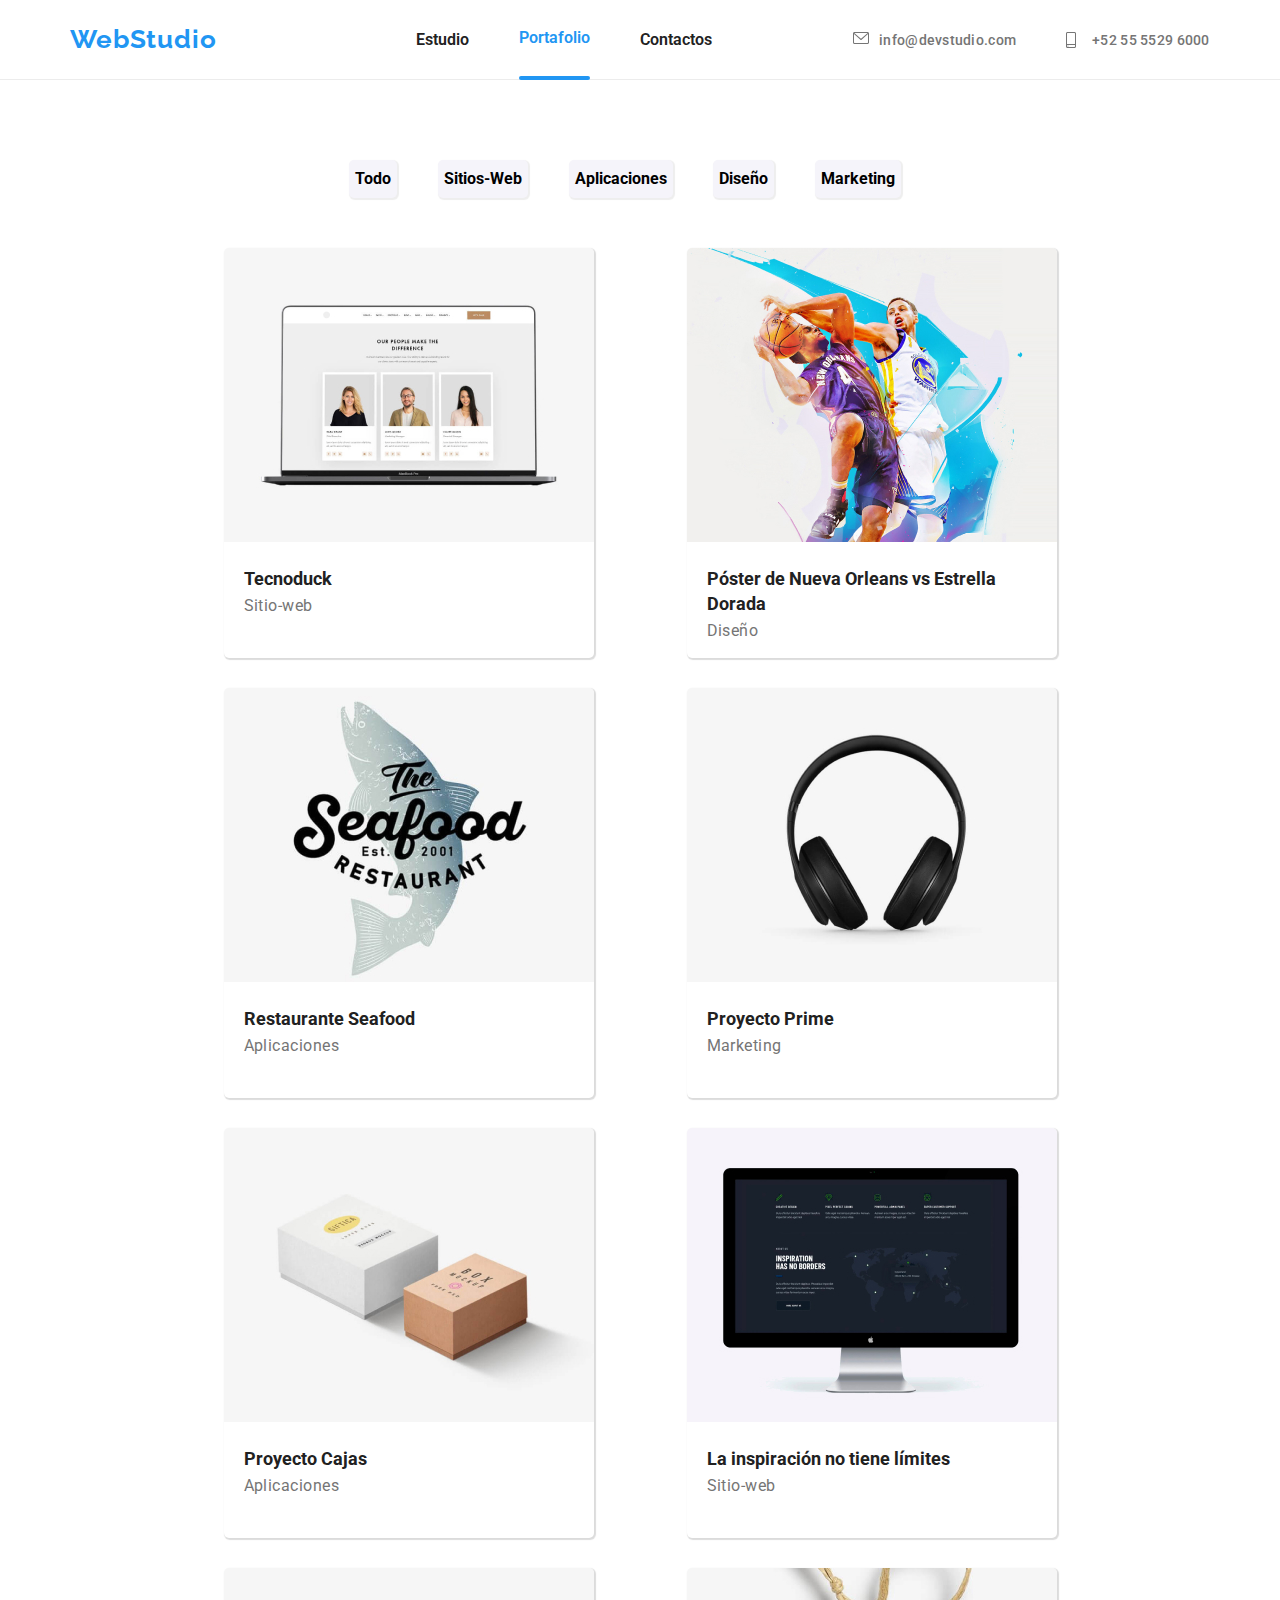
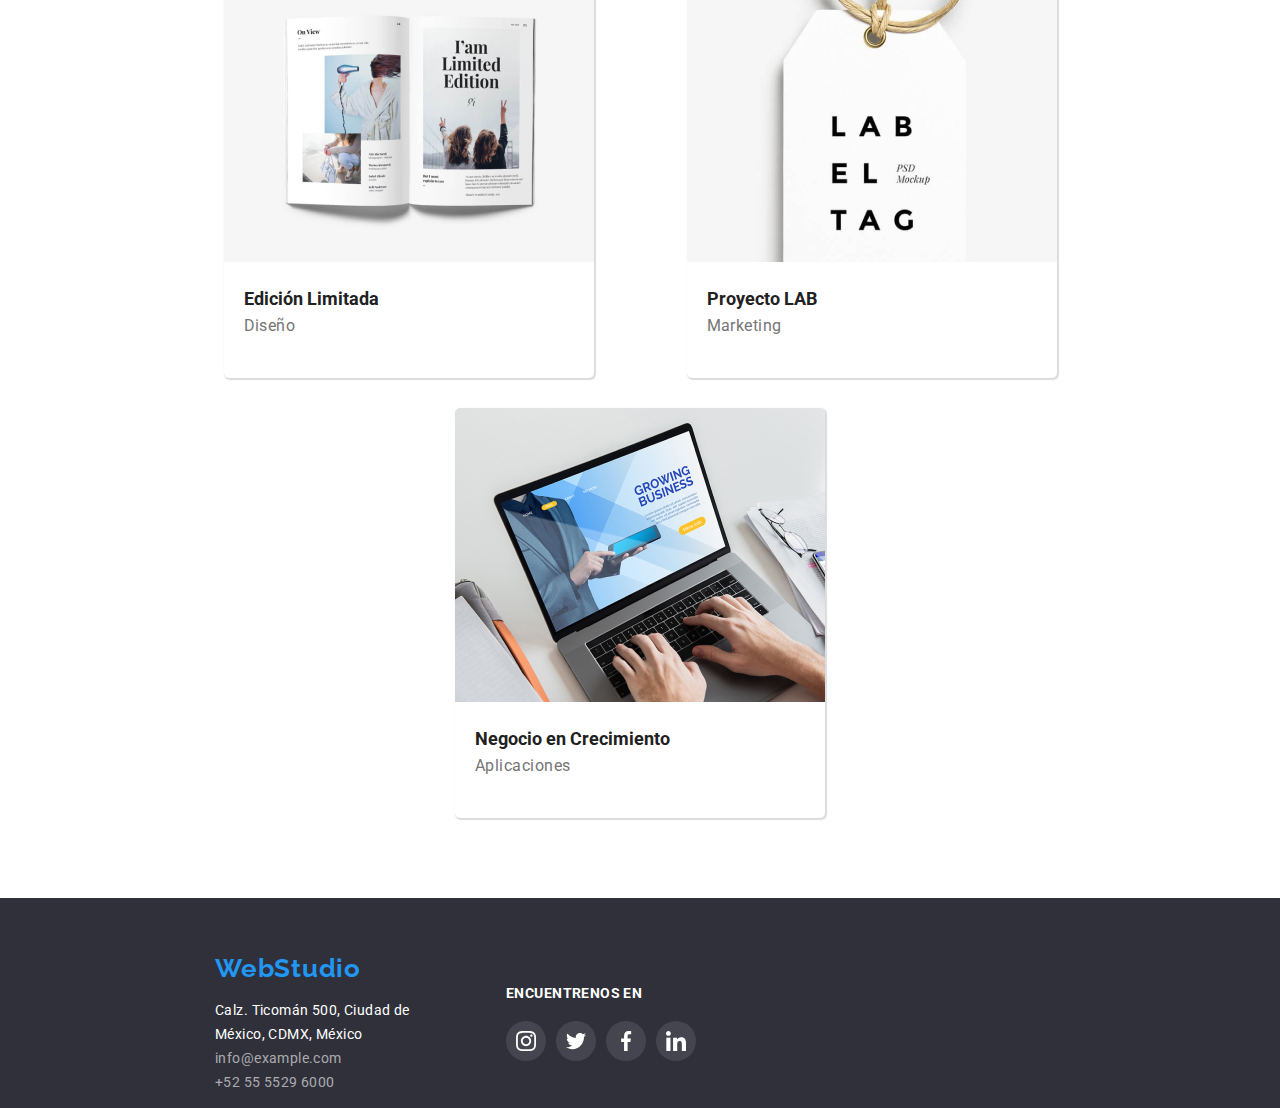
==== portfolio.html @ 988fc907 "Primer commit" ====
<!DOCTYPE html>
<html lang="es">
  <head>
    <link
      rel="stylesheet"
      type="text/css"
      media="screen"
      href="./css/styles.css"
    />
    <link rel="preconnect" href="https://fonts.googleapis.com" />
    <link rel="preconnect" href="https://fonts.gstatic.com" crossorigin />
    <link
      href="https://fonts.googleapis.com/css2?family=Raleway:wght@100;300;400;500;600;700;800;900&display=swap"
      rel="stylesheet"
    />
    <link
      href="https://fonts.googleapis.com/css2?family=Roboto:wght@400;500;700;900&display=swap"
      rel="stylesheet"
    />
    <link
      rel="stylesheet"
      href="node_modules/modern-normalize/modern-normalize.css"
    />
    <meta charset="utf-8" />
    <meta http-equiv="X-UA-Compatible" content="IE=edge" />
    <title>WebStudio</title>
    <meta name="viewport" content="width=device-width, initial-scale=1" />
  </head>
  <body>
    <header class="navbar">
      <nav>
        <a href="#">
          <p class="page-name">WebStudio</p>
        </a>
        <ul class="navbar-list">
          <li>
            <a id="estudio" href="index.html" class="nav-link">Estudio</a>
          </li>
          <li>
            <a id="portafolio" href="portfolio.html" class="nav-link current"
              >Portafolio</a
            >
          </li>
          <li>
            <a id="contactos" href="index.html" class="nav-link">Contactos</a>
          </li>
        </ul>
      </nav>
      <ul class="navbar-contact-info">
        <li>
          <figure class="navbar-info">
            <svg class="navbar-icon">
              <use href="images/icons.svg#email"></use>
            </svg>
            <a href="mailto:info@devstudio.com" target="_blank" class="nav-link"
              >info@devstudio.com</a
            >
          </figure>
        </li>
        <li>
          <figure class="navbar-info">
            <svg class="navbar-icon">
              <use href="images/icons.svg#smartphone"></use>
            </svg>
            <a href="tel:+525555296000" target="_blank" class="nav-link"
              >+52 55 5529 6000</a
            >
          </figure>
        </li>
      </ul>
    </header>
    <main>
      <article class="portafolio-content">
        <ul class="product-category">
          <li class="category-card"><button>Todo</button></li>
          <li class="category-card"><button>Sitios-Web</button></li>
          <li class="category-card"><button>Aplicaciones</button></li>
          <li class="category-card"><button>Diseño</button></li>
          <li class="category-card"><button>Marketing</button></li>
        </ul>
        <ul class="product-cards">
          <li class="product-card">
            <figure>
              <div class="card-emergent">
                <p class="product-description">
                  Tecnoduck es una plataforma de distribución de coronavirus de
                  última generación. Las compañías usan esta plataforma para el
                  espionaje digital y los ataques a los servidores seguros de la
                  competencia.
                </p>
              </div>
              <img src="images/product1.jpg" alt="Imagen del portafolio" />
              <p class="product-name">Tecnoduck</p>
              <p class="category-text">Sitio-web</p>
            </figure>
          </li>
          <li class="product-card">
            <figure>
              <div class="card-emergent">
                <p class="product-description">
                  Lorem Ipsum is simply dummy text of the printing and
                  typesetting industry. Lorem Ipsum has been the industry's
                  standard dummy text ever since the 1500s, when an unknown
                  printer took a galley of type and scrambled it to make a type
                  specimen book. 
                </p>
              </div>
              <img src="images/product2.jpg" alt="Imagen del portafolio" />
              <p class="product-name">
                Póster de Nueva Orleans vs Estrella Dorada
              </p>
              <p class="category-text">Diseño</p>
            </figure>
          </li>
          <li class="product-card">
            <figure>
              <div class="card-emergent">
                <p class="product-description">
                  Lorem Ipsum is simply dummy text of the printing and
                  typesetting industry. Lorem Ipsum has been the industry's
                  standard dummy text ever since the 1500s, when an unknown
                  printer took a galley of type and scrambled it to make a type
                  specimen book. 
                </p>
              </div>
              <img src="images/product3.jpg" alt="Imagen del portafolio" />
              <p class="product-name">Restaurante Seafood</p>
              <p class="category-text">Aplicaciones</p>
            </figure>
          </li>
          <li class="product-card">
            <figure>
              <div class="card-emergent">
                <p class="product-description">
                  Lorem Ipsum is simply dummy text of the printing and
                  typesetting industry. Lorem Ipsum has been the industry's
                  standard dummy text ever since the 1500s, when an unknown
                  printer took a galley of type and scrambled it to make a type
                  specimen book. 
                </p>
              </div>
              <img src="images/product4.jpg" alt="Imagen del portafolio" />
              <p class="product-name">Proyecto Prime</p>
              <p class="category-text">Marketing</p>
            </figure>
          </li>
          <li class="product-card">
            <figure>
              <div class="card-emergent">
                <p class="product-description">
                  Lorem Ipsum is simply dummy text of the printing and
                  typesetting industry. Lorem Ipsum has been the industry's
                  standard dummy text ever since the 1500s, when an unknown
                  printer took a galley of type and scrambled it to make a type
                  specimen book. 
                </p>
              </div>
              <img src="images/product5.jpg" alt="Imagen del portafolio" />
              <p class="product-name">Proyecto Cajas</p>
              <p class="category-text">Aplicaciones</p>
            </figure>
          </li>
          <li class="product-card">
            <figure>
              <div class="card-emergent">
                <p class="product-description">
                  Lorem Ipsum is simply dummy text of the printing and
                  typesetting industry. Lorem Ipsum has been the industry's
                  standard dummy text ever since the 1500s, when an unknown
                  printer took a galley of type and scrambled it to make a type
                  specimen book. 
                </p>
              </div>
              <img src="images/product6.jpg" alt="Imagen del portafolio" />
              <p class="product-name">La inspiración no tiene límites</p>
              <p class="category-text">Sitio-web</p>
            </figure>
          </li>
          <li class="product-card">
            <figure>
              <div class="card-emergent">
                <p class="product-description">
                  Lorem Ipsum is simply dummy text of the printing and
                  typesetting industry. Lorem Ipsum has been the industry's
                  standard dummy text ever since the 1500s, when an unknown
                  printer took a galley of type and scrambled it to make a type
                  specimen book. 
                </p>
              </div>
              <img src="images/product7.jpg" alt="Imagen del portafolio" />
              <p class="product-name">Edición Limitada</p>
              <p class="category-text">Diseño</p>
            </figure>
          </li>
          <li class="product-card">
            <figure>
              <div class="card-emergent">
                <p class="product-description">
                  Lorem Ipsum is simply dummy text of the printing and
                  typesetting industry. Lorem Ipsum has been the industry's
                  standard dummy text ever since the 1500s, when an unknown
                  printer took a galley of type and scrambled it to make a type
                  specimen book. 
                </p>
              </div>
              <img src="images/product8.jpg" alt="Imagen del portafolio" />
              <p class="product-name">Proyecto LAB</p>
              <p class="category-text">Marketing</p>
            </figure>
          </li>
          <li class="product-card">
            <figure>
              <div class="card-emergent">
                <p class="product-description">
                  Lorem Ipsum is simply dummy text of the printing and
                  typesetting industry. Lorem Ipsum has been the industry's
                  standard dummy text ever since the 1500s, when an unknown
                  printer took a galley of type and scrambled it to make a type
                  specimen book. 
                </p>
              </div>
              <img src="images/product9.jpg" alt="Imagen del portafolio" />
              <p class="product-name">Negocio en Crecimiento</p>
              <p class="category-text">Aplicaciones</p>
            </figure>
          </li>
        </ul>
      </article>
    </main>
    <footer>
      <article class="footer-contact">
        <a href="#">
          <p class="footer-page-name">WebStudio</p>
        </a>
        <address>
          <ul class="footer-list">
            <li><p>Calz. Ticomán 500, Ciudad de México, CDMX, México</p></li>
            <li>
              <p style="color: rgba(255, 255, 255, 0.6)">info@example.com</p>
            </li>
            <li>
              <p style="color: rgba(255, 255, 255, 0.6)">+52 55 5529 6000</p>
            </li>
          </ul>
        </address>
      </article>
      <article class="footer-social-media">
        <h2 class="social-media-title">ENCUENTRENOS EN</h2>
        <ul>
          <li>
            <a
              class="social-media-button"
              href="http://instagram.com"
              target="_blank"
              rel="noopener noreferrer"
            >
              <svg class="social-media-icon">
                <use href="images/icons.svg#instagram"></use>
              </svg>
            </a>
          </li>

          <li>
            <a
              class="social-media-button"
              href="http://twitter.com"
              target="_blank"
              rel="noopener noreferrer"
            >
              <svg class="social-media-icon">
                <use href="images/icons.svg#twitter"></use>
              </svg>
            </a>
          </li>

          <li>
            <a
              class="social-media-button"
              href="http://facebook.com"
              target="_blank"
              rel="noopener noreferrer"
            >
              <svg class="social-media-icon">
                <use href="images/icons.svg#facebook"></use>
              </svg>
            </a>
          </li>

          <li>
            <a
              class="social-media-button"
              href="http://linkedin.com"
              target="_blank"
              rel="noopener noreferrer"
            >
              <svg class="social-media-icon">
                <use href="images/icons.svg#linkedin"></use>
              </svg>
            </a>
          </li>
        </ul>
      </article>
    </footer>
  </body>
</html>
---- css/styles.css ----
@media (max-width: 600px) {
  header {
    flex-direction: column;
  }
}

@import url("https://fonts.googleapis.com/css2?family=Raleway:wght@;400;500;700;900&display=swap");
@import url("https://fonts.googleapis.com/css2?family=Roboto:wght@100;300;400;500;700&display=swap");

:root {
  --main-color: rgba(33, 150, 243, 1);
  --main-color-2: rgba(47, 48, 58, 1);
  --light-gray: rgba(117, 117, 117, 1);
  --white: rgba(255, 255, 255, 1);
  --black: rgba(33, 33, 33, 1);
  --shadow: rgba(238, 238, 238, 1);
  --shadow-hover: rgba(238, 238, 238, 1);
}
.icon {
  display: inline-block;
  width: 1em;
  height: 1em;
  stroke-width: 0;
  stroke: currentColor;
  fill: currentColor;
}
.navbar-icon {
  display: flex;
  height: 16px;
  width: 16px;
  fill: var(--light-gray);
}

.icon-clock {
  width: 0.9716796875em;
}

.icon-details {
  width: 0.9423828125em;
}
.client {
  display: flex;
  justify-content: center;
  align-items: center;
}
.icon-clients {
  display: flex;
  justify-content: center;
  align-items: center;
  fill: var(--light-gray);
}
.client-container:hover,
.client-container:hover svg {
  fill: var(--main-color);
  border-color: var(--main-color);
  cursor: pointer;
}

* {
  box-sizing: border-box;
  margin: 0;
}

a {
  color: rgba(33, 33, 33, 1);
  text-decoration: none;
}

address {
  color: var(--white);
  font-size: 14px;
  font-style: normal;
  font-weight: 400;
  letter-spacing: 0.03em;
  line-height: 24px;
  width: 231px;
}

ul {
  display: block;
  list-style-type: none;
  margin-block-end: 0em;
  margin-block-start: 0em;
  margin-inline-end: 0px;
  margin-inline-start: 0px;
  padding-inline-start: 0px;
}

nav {
  display: flex;
  align-items: center;
  gap: 100px;
}

body {
  font-family: "Roboto", sans-serif;
  overflow-x: auto; /* Hide horizontal scrollbar */
  overflow-y: auto; /* Hide vertical scrollbar */
}

footer {
  align-items: center;
  background-color: var(--main-color-2);
  display: flex;
  flex-direction: row;
  gap: 0px;
  height: 210px;
  padding-top: 40px;
}

nav a:hover {
  color: var(--main-color);
  cursor: pointer;
}

.article-title {
  color: var(--white);
  font-size: 44px;
  height: 120px;
  text-align: center;
  text-transform: uppercase;
  width: 696px;
}

.category-card {
  display: flex;
  flex-direction: row;
  align-items: center;
  font-weight: 500;
  margin-right: 30px;
  padding-left: 1%;
  padding-right: 1%;
}

.category-card button {
  background-color: rgba(245, 244, 250, 1);
  border-radius: 5px;
  box-shadow: 1px 1px 1px 1px rgba(238, 238, 238, 1);
  height: 38px;
  justify-content: center;
  font-weight: 700;
  font-size: 16px;
  line-height: 26px;
  font-family: "Roboto", sans-serif;
  white-space: nowrap;
  border: 0px;
}
.category-card button:hover {
  background-color: var(--main-color);
  box-shadow: 3px 3px 3px 3px rgba(238, 238, 238, 1);
  color: var(--white);
  cursor: pointer;
}
.category-card button:focus {
  background-color: var(--main-color);
  color: var(--white);
}

.category-text {
  /* identical to box height, or 188% */
  color: var(--light-gray);
  font-size: 16px;
  font-style: normal;
  font-weight: 400;
  letter-spacing: 0.03em;
  line-height: 30px;
  margin-left: 20px;
}
.content {
  align-items: center;
  background: linear-gradient(
      0deg,
      rgba(47, 48, 58, 0.4),
      rgba(47, 48, 58, 0.4)
    ),
    url(../images/main-content-image.jpg);
  background-attachment: fixed;
  background-size: 100%;
  box-shadow: 0px 4px 4px rgba(0, 0, 0, 0.15);
  color: var(--white);
  display: flex;
  flex-direction: column;
  height: 600px;
  justify-content: center;
  overflow: hidden;
  position: relative;
}

.client-list {
  display: flex;
  flex-direction: row;
  justify-content: space-evenly;
  padding: 0% 15%;
}
.client-container {
  align-items: center;
  border-radius: 4px;
  border: 2px solid rgba(175, 177, 184, 1);
  display: flex;
  flex-direction: row;
  height: 80px;
  justify-content: center;
  margin: 45px 0px 150px 0px;
  width: 170px;
}

.client-image {
  color: aqua;
}
.client-image:hover {
  fill: aqua;
  cursor: pointer;
}

.footer-list {
  list-style-type: disc;
  list-style: none;
  margin-block-end: 0;
  margin-block-start: 0;
  margin-inline-end: 0px;
  margin-inline-start: 0px;
  padding-inline-start: 0px;
}

.footer-contact {
  align-content: flex-start;
  align-items: flex-start;
  column-gap: 0px;
  display: flex;
  flex-direction: column;
  justify-content: center;
  margin-left: 215px;
}
.footer-social-media {
  align-items: flex-start;
  display: flex;
  flex-direction: column;
  margin-left: 60px;
}
.footer-social-media ul {
  display: flex;
  gap: 10px;
}

.footer-page-name {
  color: var(--main-color);
  display: block;
  font-family: "Raleway", sans-serif;
  font-size: 26px;
  font-style: normal;
  font-weight: 700;
  letter-spacing: 0.03em;
  line-height: 31px;
  margin-block-end: 14px;
  margin-block-start: 0px;
  margin-inline-end: 0px;
  margin-inline-start: 0px;
  text-align: right;
  text-decoration: none;
}
.img-content {
  position: relative;
}
.main-button {
  align-items: center;
  background: var(--main-color);
  border-radius: 4px;
  border: none;
  box-shadow: 0px 4px 4px rgba(0, 0, 0, 0.15);
  color: var(--white);
  font-weight: 700px;
  display: flex;
  flex-direction: row;
  height: 50px;
  margin-top: 40px;
  justify-content: center;
  width: 260px;
}
.modal{
align-items: center;
background: var(--white);
border-radius: 4px;
box-shadow: 0px 1px 3px rgba(0, 0, 0, 0.12), 0px 1px 1px rgba(0, 0, 0, 0.14), 0px 2px 1px rgba(0, 0, 0, 0.2);
display: flex;
flex-direction: column;
height: 600px;
justify-content: center;
width: 528px;
transform: scale(1);
transition: transform 250ms cubic-bezier(0.4, 0, 0.2, 1);
}
.backdrop{
display: flex;
align-items: center;
justify-content: center;
position: fixed;
top: 0%;
left: 0%;
width: 100%;
height: 100%;
background-color: rgba(0, 0, 0, 0.5);
visibility: visible;
opacity: 1;
transition: opacity 250ms cubic-bezier(0.4, 0, 0.2, 1) visibility 250ms cubic-bezier(0.4, 0, 0.2, 1);
}
.backdrop.is-hidden, .backdrop.is-hidden .modal{
  visibility: hidden;
  opacity: 0;
  pointer-events: none;
  transform: scale(0.6);
  transition: transform 250ms cubic-bezier(0.4, 0, 0.2, 1);
}

.close-icon{
  position:absolute;
  display: flex;
  justify-content: center;
  align-items: center;
  top:1%;
  left: 93%;
  height: 30px;
  width: 30px;
  border-color: rgba(0, 0, 0, 0.12);
  border-width: 1px;
  background-color: white;
  border-radius: 20px;
}
.close-icon:hover{
  cursor: pointer;
  transform: rotate(360deg);
  transition: transform 500ms ease;
}

.close-icon svg{
  height: 12px;
  width: 12px;
}
.contact-form{
  display: flex;
  flex-direction: column;
  justify-content: center;
  align-items: center;
  margin: 15px 20px;
}
.form-title{
  margin: 40px 0px 0px 0px;
  font-size: 20px;
  font-weight: 700;
  letter-spacing: 0.03em;

}
.custom-input{
  height: 60px;
  width: 450px;
  position: relative;
  margin: 4px 0px 10px 0px;
}
.custom-input svg {
  position: absolute;
  top: 65%;
  left: 3%;
  height: 13px;
  width: 13px;
}
.custom-input input{
  border: 1px;
  border-style: solid;
  border-color: rgba(33, 33, 33, 0.2);
  border-radius: 6px;
  width: 100%;
  height: 40px;
  padding-left: 35px;
  font-family: "Roboto";
  font-weight: 700;
  margin: 6px 0px;
}
.form-text-area{
  border: 1px;
  border-style: solid;
  border-color: rgba(33, 33, 33, 0.2);
  border-radius: 6px;
  width: 100%;
  height: 40px;
  font-family: "Roboto";
  font-weight: 700;
  margin: 6px 0px;
  height: 120px;
  width: 450px;
  display: flex;
  flex-direction: column;
  align-items: flex-start;
  justify-content: flex-start;
  resize: none;
}
.form-text-area:focus{
  outline: none;
  border-color: var(--main-color);
}
.label-form{
  color: rgba(117, 117, 117, 1);
  font-size: 12px;
  font-weight: 500;
  
}
.custom-input input:focus{
  outline: none;
  border-color: var(--main-color);
 
}
.custom-input input:focus  svg{
  height: 15px;
  width: 15px;
  fill: var(--main-color);
}
.feedback{
  height: 120px;
  width: 450px;
  display: flex;
  flex-direction: column;
  align-items: flex-start;
  justify-content: flex-start;
}
 .feedback textarea{
  padding: 8px;
  text-align: start;
  
}
.feedback textarea::placeholder{
  color: rgba(117, 117, 117, 0.5);
  font-weight: 400;

}
.terms-conditions-container{
  width: 430px;
}
.terms-conditions{
  font-weight: 400;
  font-size: 13px;
  letter-spacing: 0.03em;
}
.submit-button{
  background: var(--main-color);
  height: 50px;
  width: 200px;
  color: var(--white);
  border: 0px;
  border-radius: 4px;
  box-shadow: 0px 2px 3px 0px var(--light-gray);
  font-size: 16px;
  font-weight: 700;
  margin: 30px 0px;
}
.main-button:hover {
  cursor: pointer;
}

.main-content-list {
  display: flex;
  flex-direction: row;
  justify-content: space-evenly;
  margin-top: 50px;
  padding: 0% 15%;
}
.main-content-team {
  margin-top: 90px;
  padding-top: 90px;
  padding-bottom: 90px;
  background-color: rgba(245, 244, 250, 1);
}

.main-content-list .image-title {
  background-color: rgba(47, 48, 58, 0.8);
  color: var(--white);
  display: flex;
  font-size: 18px;
  font-weight: 700;
  height: 70px;
  position: absolute;
  text-transform: uppercase;
  top: 77%;
  width: 100%;
  justify-content: center;
  align-items: center;
}
.main-content-features h2 {
  color: var(--black);
  font-size: 14px;
  font-style: normal;
  font-weight: 700;
  height: 16px;
  left: 215px;
  letter-spacing: 0.03em;
  line-height: 16px;
  text-transform: uppercase;
  top: 775px;
  width: 270px;
}
.main-content-features p {
  color: var(--light-gray);
  font-size: 14px;
  font-style: normal;
  font-weight: 400;
  height: 75px;
  left: 215px;
  letter-spacing: 0.03em;
  line-height: 24px;
  top: 801px;
  width: 270px;
}

.main-content-features section div {
  background-color: rgba(245, 244, 250, 1);
  width: 270px;
  height: 120px;
  border-radius: 4px;
  display: flex;
  justify-content: center;
  text-align: center;
  align-items: center;
  margin-bottom: 30px;
}
.main-content ul {
  display: flex;
  list-style: none;
  gap: 30px;
}

.navbar {
  align-items: center;
  background-color: var(--white);
  display: flex;
  height: 80px;
  border-bottom: 1px solid;
  border-color: rgba(236, 236, 236, 1);
  justify-content: space-around;
}

.navbar-contact-info {
  align-items: center;
  display: flex;
  height: 80px;
  list-style: none;
  column-gap: 50px;
}

.navbar-info {
  display: flex;
  gap: 10px;
}
.navbar-info:hover a,
.navbar-info:hover .navbar-icon {
  color: var(--main-color);
  fill: var(--main-color);
}


.main-content-icon {
  width: 70px;
  height: 70px;
}
.main-content-icon:hover {
  fill: var(--main-color);
}
.team-card-icon {
  fill: var(--light-gray);
  height: 20px;
  width: 20px;
}

.team-social-media-button {
  align-items: center;
  background-color: var(--white);
  border-radius: 100%;
  display: flex;
  height: 40px;
  justify-content: center;
  width: 40px;
}
.team-social-media-button:hover,
.team-social-media-button:hover svg {
  background-color: var(--main-color);
  fill: var(--white);
}
.team-social-sites {
  display: flex;
  width: 260px;
  margin: 15px 0px;
  gap: 15px;
  justify-content: center;
}

.social-media-icon {
  fill: var(--white);
}
.navbar-info a {
  color: var(--light-gray);
  font-size: 14px;
  font-weight: 500;
  letter-spacing: 0.02em;
  line-height: 16px;
}

.nav-link {
  line-height: 77px;
  font-weight: 600;
}
.current{
  color: var(--main-color);
  fill: var(--main-color);

}
.current:after {
  display: block;
  content: "";
  height: 4px;
  width: 100%;
  background-color: #2196f3;
  border-radius: 2px;
}

.navbar-list {
  margin-left: 100px;
  align-items: center;
  display: flex;
  height: 80px;
  list-style: none;
  column-gap: 50px;
}

.main-content-title {
  align-items: center;
  color: var(--black);
  display: block;
  flex-direction: row;
  font-size: 36px;
  font-style: normal;
  font-weight: 700;
  justify-content: center;
  letter-spacing: 0.03em;
  line-height: 42px;
  margin-top: 100px;
  text-align: center;
  width: 100%;
}

.page-name {
  color: var(--main-color);
  display: block;
  font-family: "Raleway", sans-serif;
  font-size: 26px;
  font-style: normal;
  font-weight: 700;
  letter-spacing: 0.03em;
  line-height: 31px;
  margin-block-end: 0px;
  margin-block-start: 0px;
  margin-inline-end: 0px;
  margin-inline-start: 0px;
  text-decoration: none;
}

.product-cards {
  display: flex;
  flex-direction: row;
  flex-wrap: wrap;
  flex-grow: 3;
  gap: 30px;
  justify-content: space-around;
  margin-bottom: 80px;
  margin-top: 50px;
}

.product-card {
  position: relative;
  align-items: center;
  border-radius: 5px;
  box-shadow: 1px 1px 1px 1px rgba(0, 0, 0, 0.14);
  display: flex;
  flex-direction: column;
  height: 410px;
  justify-content: flex-start;
  padding: 0%;
  width: 370px;
  overflow: hidden;
}

.product-card:hover {
  box-shadow: 2px 3px 6px 2px rgba(0, 0, 0, 0.2);
  cursor: pointer;
}

.card-emergent{
  display: flex;
  justify-content: center;
  align-items: center;
  position: absolute;
  padding: 63px 24px;
  background: rgba(33, 150, 243, 0.9);
  height: 295px;
  width: 370px;
  border-radius:2px;
  transform: translateY(140%);
  transition: transform 250ms ease;
  transition-timing-function: cubic-bezier(0.4, 0, 0.2, 1);
}
.product-card:hover .card-emergent{
  transform: translateY(0%);
  transition: transform 250ms ease;
  transition-timing-function: cubic-bezier(0.4, 0, 0.2, 1);
}

.product-description{
  color: var(--white);
  line-height: 28px ;
}

.product-category {
  align-items: center;
  display: flex;
  flex-direction: row;
  height: fit-content;
  justify-content: center;
}

.portafolio-content {
  align-items: center;
  display: flex;
  flex-direction: column;
  justify-content: center;
  margin-top: 80px;
  padding: 0% 15% 0% 15%;
}
.portafolio-content ul li {
  list-style: none;
}

.product-name {
  color: var(--black);
  font-size: 18px;
  font-style: normal;
  font-weight: 700;
  line-height: 25px;
  margin-left: 20px;
  margin-top: 20px;
}

.social-media-title {
  color: var(--white);
  font-family: "Roboto";
  font-size: 14px;
  font-style: normal;
  font-weight: 700;
  letter-spacing: 0.03em;
  line-height: 16px;
  margin-block-end: 20px;
  margin-block-start: 0px;
  margin-inline-end: 0px;
  margin-inline-start: 0px;
  padding-bottom: 0%;
  text-transform: uppercase;
}

.social-media-button {
  align-items: center;
  background-color: rgba(255, 255, 255, 0.1);
  border-radius: 100%;
  display: flex;
  height: 40px;
  justify-content: center;
  width: 40px;
}
.social-media-button svg {
  height: 20px;
  width: 20px;
}
.social-media-button:hover {
  background-color: var(--main-color);
  cursor: pointer;
}

.team-card {
  border-radius: 5px;
  box-shadow: 1px 2px 5px 1px rgba(0, 0, 0, 0.14);
  display: flex;
  flex-direction: column;
  height: fit-content;
  padding-bottom: 20px;
  row-gap: 30px;
}
.team-card:hover {
  box-shadow: 1px 2px 5px 1px rgba(0, 0, 0, 0.3);
  cursor: pointer;
}

.team-img {
  height: 260px;
}
.team-job {
  /* identical to box height */
  color: var(--light-gray);
  font-size: 16px;
  font-style: normal;
  font-weight: 400;
  letter-spacing: 0.03em;
  line-height: 19px;
  text-align: center;
}
.team-name {
  /* identical to box height */
  color: var(--black);
  display: block;
  font-size: 16px;
  font-weight: bold;
  letter-spacing: 0.03em;
  line-height: 19px;
  margin-bottom: 10px;
  text-align: center;
}

.team-section {
  align-items: center;
  display: flex;
  flex-direction: column;
  justify-content: center;
}
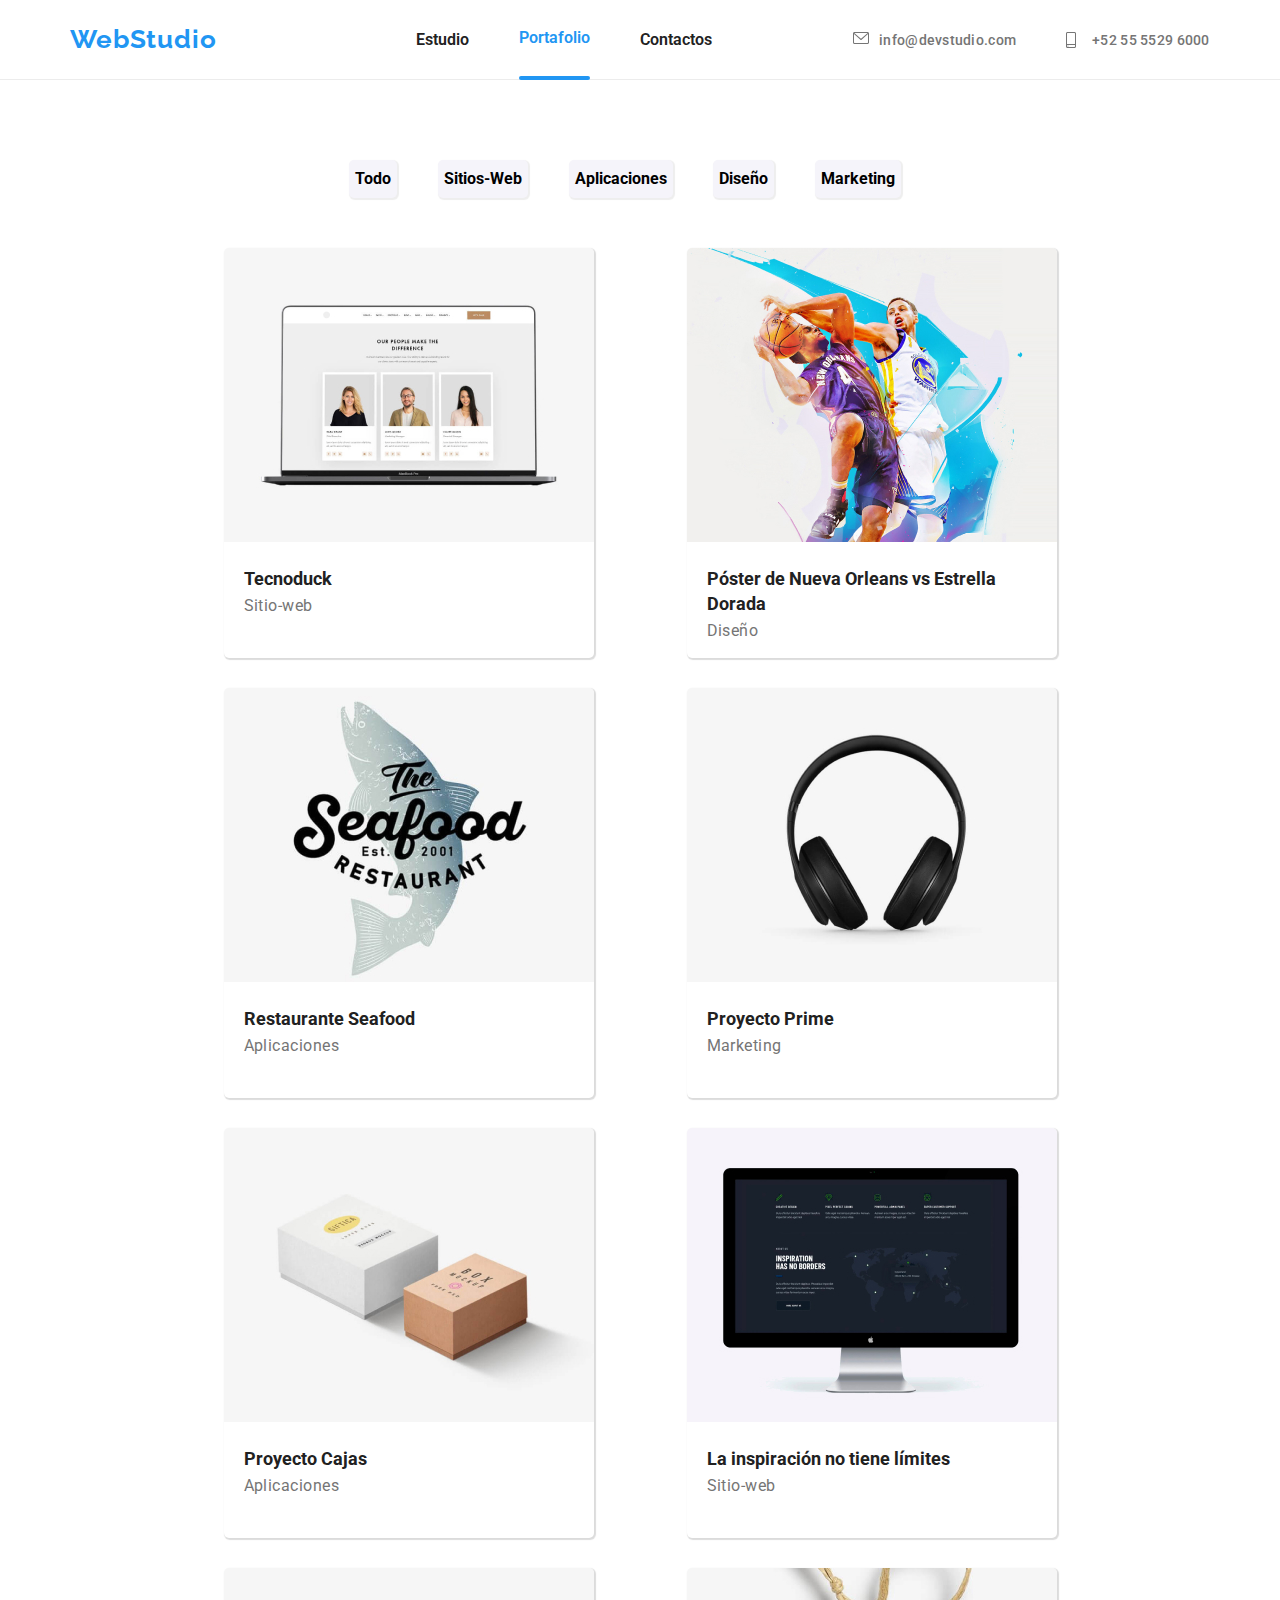
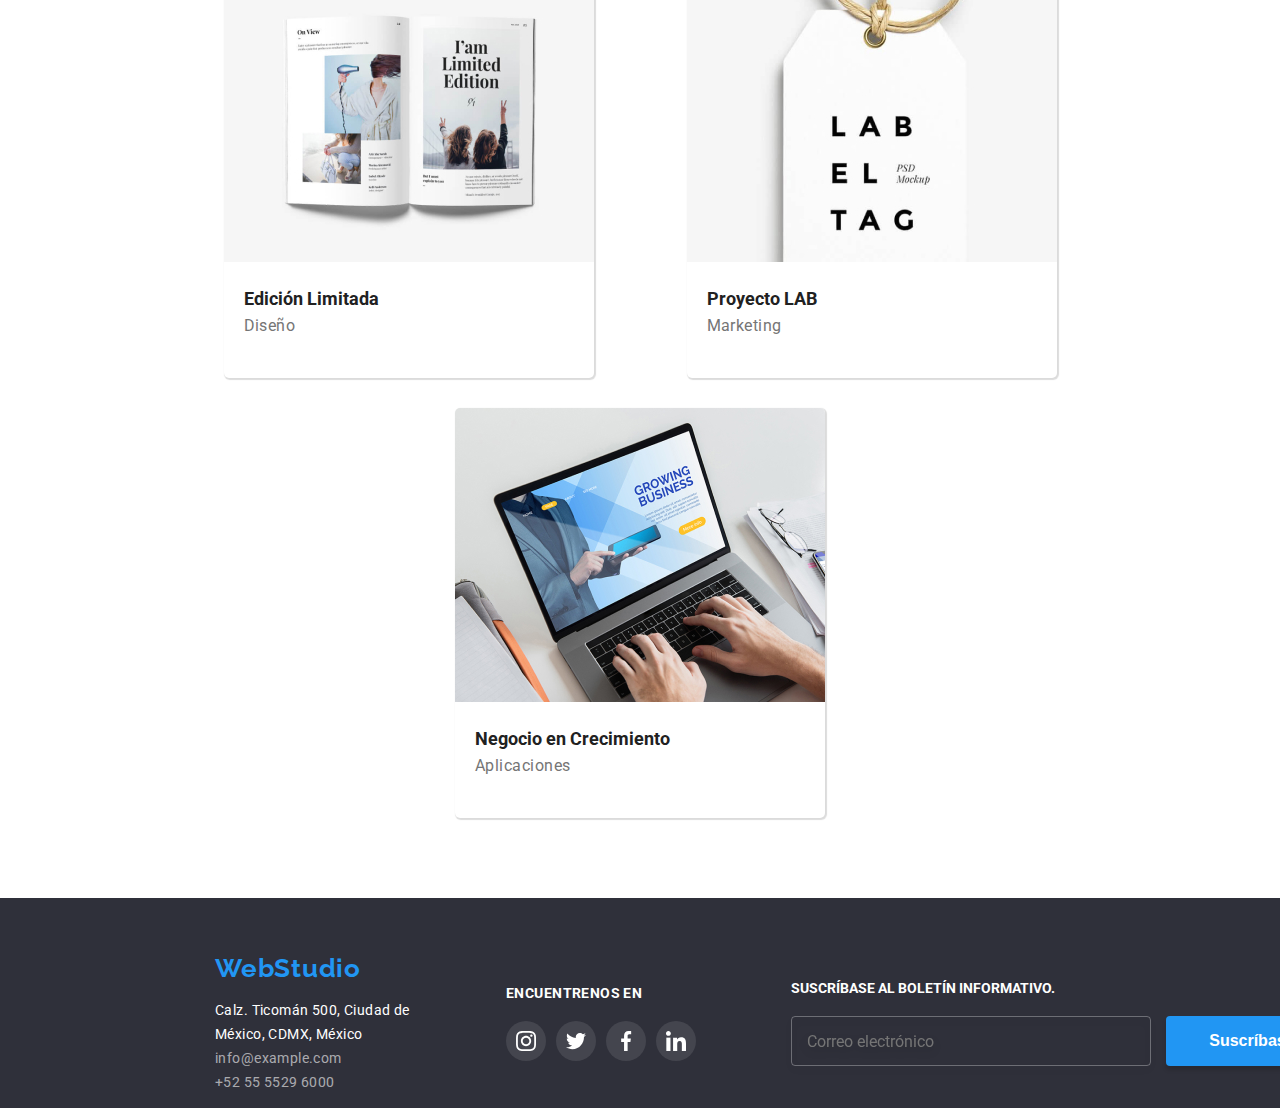
==== commit b243a8e0: "Form subscribe on footer" ====
--- a/portfolio.html
+++ b/portfolio.html
@@ -300,6 +300,15 @@
           </li>
         </ul>
       </article>
+      <div class="subscribe-container">
+        <form action="">
+          <div class="subscribe-container-form">
+            <label for="subscribe-email">SUSCRÍBASE al boletín informativo.</label>
+            <input type="email" name="subscribe-email" id="subscribe-email"placeholder="Correo electrónico" />
+          </div>
+        <button type="submit">Suscríbase<svg><use href="images/icons.svg#telegram"></use></svg></button>
+        </form>
+      </div>
     </footer>
   </body>
 </html>
--- a/css/styles.css
+++ b/css/styles.css
@@ -276,34 +276,37 @@
   justify-content: center;
   width: 260px;
 }
-.modal{
-align-items: center;
-background: var(--white);
-border-radius: 4px;
-box-shadow: 0px 1px 3px rgba(0, 0, 0, 0.12), 0px 1px 1px rgba(0, 0, 0, 0.14), 0px 2px 1px rgba(0, 0, 0, 0.2);
-display: flex;
-flex-direction: column;
-height: 600px;
-justify-content: center;
-width: 528px;
-transform: scale(1);
-transition: transform 250ms cubic-bezier(0.4, 0, 0.2, 1);
-}
-.backdrop{
-display: flex;
-align-items: center;
-justify-content: center;
-position: fixed;
-top: 0%;
-left: 0%;
-width: 100%;
-height: 100%;
-background-color: rgba(0, 0, 0, 0.5);
-visibility: visible;
-opacity: 1;
-transition: opacity 250ms cubic-bezier(0.4, 0, 0.2, 1) visibility 250ms cubic-bezier(0.4, 0, 0.2, 1);
-}
-.backdrop.is-hidden, .backdrop.is-hidden .modal{
+.modal {
+  align-items: center;
+  background: var(--white);
+  border-radius: 4px;
+  box-shadow: 0px 1px 3px rgba(0, 0, 0, 0.12), 0px 1px 1px rgba(0, 0, 0, 0.14),
+    0px 2px 1px rgba(0, 0, 0, 0.2);
+  display: flex;
+  flex-direction: column;
+  height: 600px;
+  justify-content: center;
+  width: 528px;
+  transform: scale(1);
+  transition: transform 250ms cubic-bezier(0.4, 0, 0.2, 1);
+}
+.backdrop {
+  display: flex;
+  align-items: center;
+  justify-content: center;
+  position: fixed;
+  top: 0%;
+  left: 0%;
+  width: 100%;
+  height: 100%;
+  background-color: rgba(0, 0, 0, 0.5);
+  visibility: visible;
+  opacity: 1;
+  transition: opacity 250ms cubic-bezier(0.4, 0, 0.2, 1) visibility 250ms
+    cubic-bezier(0.4, 0, 0.2, 1);
+}
+.backdrop.is-hidden,
+.backdrop.is-hidden .modal {
   visibility: hidden;
   opacity: 0;
   pointer-events: none;
@@ -311,12 +314,12 @@
   transition: transform 250ms cubic-bezier(0.4, 0, 0.2, 1);
 }
 
-.close-icon{
-  position:absolute;
-  display: flex;
-  justify-content: center;
-  align-items: center;
-  top:1%;
+.close-icon {
+  position: absolute;
+  display: flex;
+  justify-content: center;
+  align-items: center;
+  top: 1%;
   left: 93%;
   height: 30px;
   width: 30px;
@@ -325,31 +328,30 @@
   background-color: white;
   border-radius: 20px;
 }
-.close-icon:hover{
+.close-icon:hover {
   cursor: pointer;
   transform: rotate(360deg);
   transition: transform 500ms ease;
 }
 
-.close-icon svg{
+.close-icon svg {
   height: 12px;
   width: 12px;
 }
-.contact-form{
+.contact-form {
   display: flex;
   flex-direction: column;
   justify-content: center;
   align-items: center;
   margin: 15px 20px;
 }
-.form-title{
+.form-title {
   margin: 40px 0px 0px 0px;
   font-size: 20px;
   font-weight: 700;
   letter-spacing: 0.03em;
-
-}
-.custom-input{
+}
+.custom-input {
   height: 60px;
   width: 450px;
   position: relative;
@@ -362,7 +364,7 @@
   height: 13px;
   width: 13px;
 }
-.custom-input input{
+.custom-input input {
   border: 1px;
   border-style: solid;
   border-color: rgba(33, 33, 33, 0.2);
@@ -374,7 +376,7 @@
   font-weight: 700;
   margin: 6px 0px;
 }
-.form-text-area{
+.form-text-area {
   border: 1px;
   border-style: solid;
   border-color: rgba(33, 33, 33, 0.2);
@@ -392,27 +394,25 @@
   justify-content: flex-start;
   resize: none;
 }
-.form-text-area:focus{
+.form-text-area:focus {
   outline: none;
   border-color: var(--main-color);
 }
-.label-form{
+.label-form {
   color: rgba(117, 117, 117, 1);
   font-size: 12px;
   font-weight: 500;
-  
-}
-.custom-input input:focus{
+}
+.custom-input input:focus {
   outline: none;
   border-color: var(--main-color);
- 
-}
-.custom-input input:focus  svg{
+}
+.custom-input input:focus svg {
   height: 15px;
   width: 15px;
   fill: var(--main-color);
 }
-.feedback{
+.feedback {
   height: 120px;
   width: 450px;
   display: flex;
@@ -420,25 +420,23 @@
   align-items: flex-start;
   justify-content: flex-start;
 }
- .feedback textarea{
+.feedback textarea {
   padding: 8px;
   text-align: start;
-  
-}
-.feedback textarea::placeholder{
+}
+.feedback textarea::placeholder {
   color: rgba(117, 117, 117, 0.5);
   font-weight: 400;
-
-}
-.terms-conditions-container{
+}
+.terms-conditions-container {
   width: 430px;
 }
-.terms-conditions{
+.terms-conditions {
   font-weight: 400;
   font-size: 13px;
   letter-spacing: 0.03em;
 }
-.submit-button{
+.submit-button {
   background: var(--main-color);
   height: 50px;
   width: 200px;
@@ -449,6 +447,9 @@
   font-size: 16px;
   font-weight: 700;
   margin: 30px 0px;
+}
+.submit-button:hover{
+cursor: pointer;
 }
 .main-button:hover {
   cursor: pointer;
@@ -552,7 +553,6 @@
   color: var(--main-color);
   fill: var(--main-color);
 }
-
 
 .main-content-icon {
   width: 70px;
@@ -604,10 +604,9 @@
   line-height: 77px;
   font-weight: 600;
 }
-.current{
+.current {
   color: var(--main-color);
   fill: var(--main-color);
-
 }
 .current:after {
   display: block;
@@ -689,7 +688,7 @@
   cursor: pointer;
 }
 
-.card-emergent{
+.card-emergent {
   display: flex;
   justify-content: center;
   align-items: center;
@@ -698,20 +697,20 @@
   background: rgba(33, 150, 243, 0.9);
   height: 295px;
   width: 370px;
-  border-radius:2px;
+  border-radius: 2px;
   transform: translateY(140%);
   transition: transform 250ms ease;
   transition-timing-function: cubic-bezier(0.4, 0, 0.2, 1);
 }
-.product-card:hover .card-emergent{
+.product-card:hover .card-emergent {
   transform: translateY(0%);
   transition: transform 250ms ease;
   transition-timing-function: cubic-bezier(0.4, 0, 0.2, 1);
 }
 
-.product-description{
-  color: var(--white);
-  line-height: 28px ;
+.product-description {
+  color: var(--white);
+  line-height: 28px;
 }
 
 .product-category {
@@ -823,3 +822,68 @@
   flex-direction: column;
   justify-content: center;
 }
+.subscribe-container {
+  margin-left: 95px;
+}
+.subscribe-container form {
+  display: flex;
+  flex-direction: row;
+  gap: 15px;
+  align-items: flex-end;
+}
+.subscribe-container input {
+  border: 1px solid rgba(255, 255, 255, 0.3);
+  filter: drop-shadow(0px 4px 4px rgba(0, 0, 0, 0.15));
+  border-radius: 4px;
+  background-color: transparent;
+  width: 360px;
+  height: 50px;
+  font-family: "Roboto";
+  font-style: normal;
+  font-weight: 400;
+  font-size: 16px;
+  line-height: 20px;
+  padding-left: 15px;
+  color: var(--white);
+  outline: 0px;
+}
+.subscribe-container button {
+  background: var(--main-color);
+  box-shadow: 0px 4px 4px rgba(0, 0, 0, 0.15);
+  border-radius: 4px;
+  color: var(--white);
+  padding: 0px 0px 0px 20px;
+  border: 0px;
+  height: 50px;
+  width: 200px;
+  font-weight: 700;
+  font-size: 16px;
+  line-height: 30px;
+  fill: var(--white);
+  display: flex;
+  flex-direction: row;
+  align-items: center;
+  justify-content: space-evenly;
+}
+.subscribe-container svg{
+  height: 25px;
+  width: 25px;
+}
+.subscribe-container button:hover{
+  cursor: pointer;
+  border: 1px solid var(--white);
+}
+.subscribe-container input:focus{
+  border: 1px solid var(--white);
+}
+.subscribe-container label {
+  text-transform: uppercase;
+  font-weight: 700;
+  font-size: 14px;
+  color: var(--white);
+}
+.subscribe-container-form {
+  display: flex;
+  flex-direction: column;
+  gap: 20px;
+}
